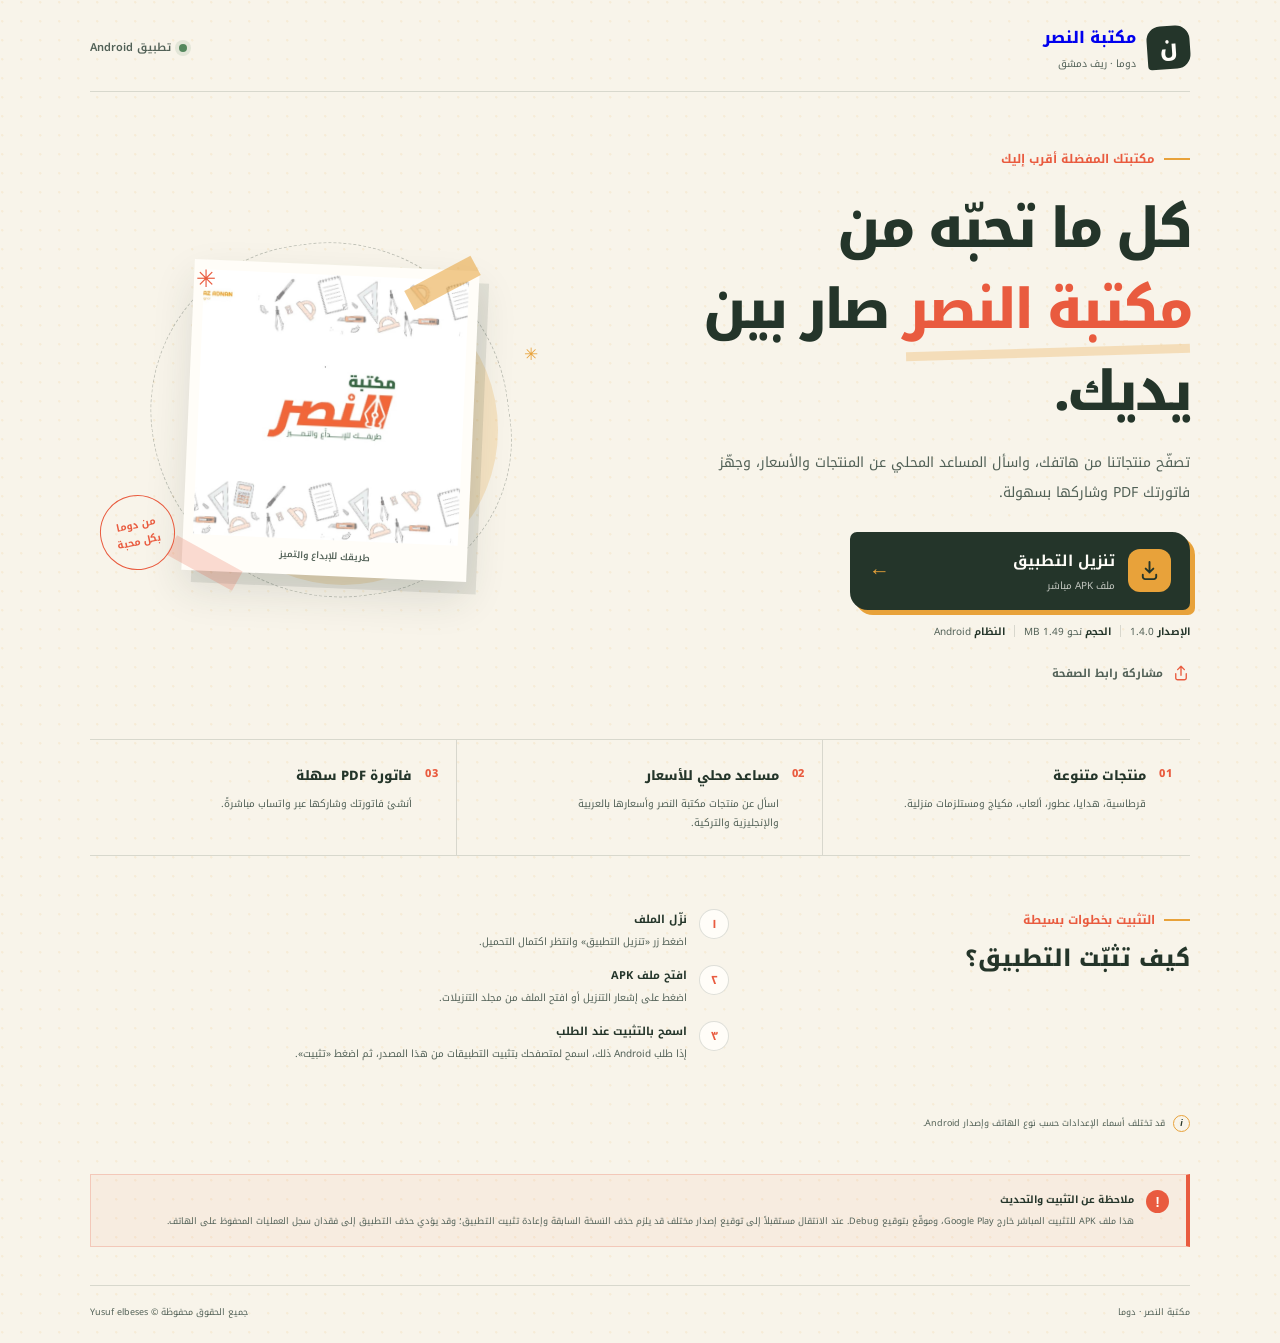
==== download/index.html @ a77e3e22 "Add GitHub Pages app download page" ====
<!doctype html>
<html lang="ar" dir="rtl">
<head>
  <meta charset="utf-8">
  <meta name="viewport" content="width=device-width, initial-scale=1">
  <meta name="theme-color" content="#24352a">
  <title>تنزيل تطبيق مكتبة النصر | دوما</title>
  <meta name="description" content="نزّل تطبيق مكتبة النصر لأندرويد. تصفح منتجات القرطاسية والهدايا والعطور والمزيد، واسأل المساعد المحلي عن الأسعار.">
  <meta name="keywords" content="مكتبة النصر, دوما, تطبيق أندرويد, قرطاسية, تنزيل APK">
  <link rel="canonical" href="https://albshshy-alt.github.io/alnasrshopap4/download/">
  <meta property="og:type" content="website">
  <meta property="og:site_name" content="مكتبة النصر - دوما">
  <meta property="og:locale" content="ar_SY">
  <meta property="og:title" content="تطبيق مكتبة النصر — بين يديك">
  <meta property="og:description" content="حمّل تطبيق مكتبة النصر لأندرويد وتعرّف على منتجاتنا وخدماتنا من هاتفك.">
  <meta property="og:url" content="https://albshshy-alt.github.io/alnasrshopap4/download/">
  <meta property="og:image" content="https://albshshy-alt.github.io/alnasrshopap4/download/logo.jpg">
  <meta property="og:image:alt" content="شعار مكتبة النصر — طريقك للإبداع والتميز">
  <meta name="twitter:card" content="summary_large_image">
  <meta name="twitter:title" content="تطبيق مكتبة النصر — بين يديك">
  <meta name="twitter:description" content="حمّل تطبيق مكتبة النصر لأندرويد وتعرّف على منتجاتنا وخدماتنا من هاتفك.">
  <meta name="twitter:image" content="https://albshshy-alt.github.io/alnasrshopap4/download/logo.jpg">
  <link rel="icon" href="logo.jpg" type="image/jpeg">
  <link rel="stylesheet" href="styles.css">
</head>
<body>
  <div class="page-shell">
    <header class="topbar">
      <a class="brand" href="#top" aria-label="مكتبة النصر، إلى أعلى الصفحة">
        <span class="brand-mark" aria-hidden="true">ن</span>
        <span class="brand-copy"><strong>مكتبة النصر</strong><small>دوما · ريف دمشق</small></span>
      </a>
      <span class="top-label"><span class="status-dot"></span> تطبيق Android</span>
    </header>

    <main id="top">
      <section class="hero" aria-labelledby="hero-title">
        <div class="hero-copy">
          <p class="eyebrow"><span class="eyebrow-line"></span> مكتبتك المفضلة أقرب إليك</p>
          <h1 id="hero-title">كل ما تحبّه من <span>مكتبة النصر</span> صار بين يديك.</h1>
          <p class="intro">تصفّح منتجاتنا من هاتفك، واسأل المساعد المحلي عن المنتجات والأسعار، وجهّز فاتورتك PDF وشاركها بسهولة.</p>

          <a class="download-button" href="https://files.manuscdn.com/user_upload_by_module/session_file/310519663913015053/AwSitKvaRuESFMrO.apk" aria-label="تنزيل تطبيق مكتبة النصر بصيغة APK">
            <span class="download-icon" aria-hidden="true">
              <svg viewBox="0 0 24 24" fill="none"><path d="M12 3v11m0 0 4-4m-4 4-4-4M5 16.5v2A2.5 2.5 0 0 0 7.5 21h9a2.5 2.5 0 0 0 2.5-2.5v-2" stroke="currentColor" stroke-width="2" stroke-linecap="round" stroke-linejoin="round"/></svg>
            </span>
            <span class="download-text"><strong>تنزيل التطبيق</strong><small>ملف APK مباشر</small></span>
            <span class="download-arrow" aria-hidden="true">←</span>
          </a>
          <div class="file-details" aria-label="معلومات ملف التطبيق">
            <span><b>الإصدار</b> 1.4.0</span><i></i>
            <span><b>الحجم</b> نحو 1.49 MB</span><i></i>
            <span><b>النظام</b> Android</span>
          </div>
          <button class="share-button" id="share-page" type="button">
            <svg viewBox="0 0 24 24" fill="none" aria-hidden="true"><path d="M12 15V3m0 0L7.5 7.5M12 3l4.5 4.5M5 13v5.5A2.5 2.5 0 0 0 7.5 21h9a2.5 2.5 0 0 0 2.5-2.5V13" stroke="currentColor" stroke-width="1.8" stroke-linecap="round" stroke-linejoin="round"/></svg>
            <span id="share-label">مشاركة رابط الصفحة</span>
          </button>
        </div>

        <div class="hero-art" aria-label="شعار مكتبة النصر">
          <div class="paper-tape tape-one" aria-hidden="true"></div>
          <div class="paper-tape tape-two" aria-hidden="true"></div>
          <div class="logo-card">
            <img src="logo.jpg" alt="شعار مكتبة النصر: طريقك للإبداع والتميز" width="1080" height="1080">
            <span class="logo-caption">طريقك للإبداع والتميز</span>
          </div>
          <span class="stamp" aria-hidden="true">من دوما<br>بكل محبة</span>
          <span class="spark spark-one" aria-hidden="true">✳</span>
          <span class="spark spark-two" aria-hidden="true">✳</span>
        </div>
      </section>

      <section class="feature-strip" aria-label="مميزات التطبيق">
        <article class="feature"><span class="feature-number">01</span><div><h2>منتجات متنوعة</h2><p>قرطاسية، هدايا، عطور، ألعاب، مكياج ومستلزمات منزلية.</p></div></article>
        <article class="feature"><span class="feature-number">02</span><div><h2>مساعد محلي للأسعار</h2><p>اسأل عن منتجات مكتبة النصر وأسعارها بالعربية والإنجليزية والتركية.</p></div></article>
        <article class="feature"><span class="feature-number">03</span><div><h2>فاتورة PDF سهلة</h2><p>أنشئ فاتورتك وشاركها عبر واتساب مباشرةً.</p></div></article>
      </section>

      <section class="install-section" id="install" aria-labelledby="install-title">
        <div class="install-heading"><p class="eyebrow"><span class="eyebrow-line"></span> التثبيت بخطوات بسيطة</p><h2 id="install-title">كيف تثبّت التطبيق؟</h2></div>
        <ol class="steps">
          <li><span>١</span><div><strong>نزّل الملف</strong><p>اضغط زر «تنزيل التطبيق» وانتظر اكتمال التحميل.</p></div></li>
          <li><span>٢</span><div><strong>افتح ملف APK</strong><p>اضغط على إشعار التنزيل أو افتح الملف من مجلد التنزيلات.</p></div></li>
          <li><span>٣</span><div><strong>اسمح بالتثبيت عند الطلب</strong><p>إذا طلب Android ذلك، اسمح لمتصفحك بتثبيت التطبيقات من هذا المصدر، ثم اضغط «تثبيت».</p></div></li>
        </ol>
        <p class="install-note"><span aria-hidden="true">i</span> قد تختلف أسماء الإعدادات حسب نوع الهاتف وإصدار Android.</p>
      </section>

      <aside class="version-note">
        <span class="note-mark" aria-hidden="true">!</span>
        <div><strong>ملاحظة عن التثبيت والتحديث</strong><p>هذا ملف APK للتثبيت المباشر خارج Google Play، وموقّع بتوقيع Debug. عند الانتقال مستقبلاً إلى توقيع إصدار مختلف قد يلزم حذف النسخة السابقة وإعادة تثبيت التطبيق؛ وقد يؤدي حذف التطبيق إلى فقدان سجل العمليات المحفوظ على الهاتف.</p></div>
      </aside>
    </main>

    <footer class="footer"><span>مكتبة النصر · دوما</span><span>جميع الحقوق محفوظة © Yusuf elbeses</span></footer>
  </div>
  <script>
    const button = document.getElementById('share-page');
    const label = document.getElementById('share-label');
    button.addEventListener('click', async () => {
      const data = { title: document.title, text: 'نزّل تطبيق مكتبة النصر لأندرويد', url: window.location.href };
      try {
        if (navigator.share) { await navigator.share(data); return; }
        await navigator.clipboard.writeText(window.location.href);
        label.textContent = 'تم نسخ رابط الصفحة';
        setTimeout(() => { label.textContent = 'مشاركة رابط الصفحة'; }, 2200);
      } catch (error) {
        if (error && error.name !== 'AbortError') {
          label.textContent = 'انسخ رابط الصفحة من شريط المتصفح';
          setTimeout(() => { label.textContent = 'مشاركة رابط الصفحة'; }, 2600);
        }
      }
    });
  </script>
</body>
</html>
---- download/styles.css ----
@import url('https://fonts.googleapis.com/css2?family=Noto+Kufi+Arabic:wght@400;500;600;700;800&display=swap');
:root{color-scheme:light;--paper:#f8f4ea;--ink:#24352a;--soft:#526157;--orange:#e95b3f;--gold:#e8a23a;--line:rgba(36,53,42,.15);--white:#fffdf8;font-family:'Noto Kufi Arabic',Tahoma,Arial,sans-serif;font-synthesis:none;text-rendering:optimizeLegibility}
*{box-sizing:border-box}html{scroll-behavior:smooth}body{margin:0;min-width:320px;color:var(--ink);background:radial-gradient(circle at 12% 12%,rgba(232,162,58,.1) 0 1px,transparent 1.5px) 0 0/19px 19px,var(--paper)}button{font:inherit}.page-shell{width:min(1100px,calc(100% - 44px));margin-inline:auto}.topbar{display:flex;justify-content:space-between;align-items:center;padding:22px 0 18px;border-bottom:1px solid var(--line)}.brand{display:inline-flex;align-items:center;gap:11px;text-decoration:none}.brand-mark{display:grid;place-items:center;width:43px;height:43px;border-radius:14px 14px 14px 4px;color:var(--white);background:var(--ink);font-size:23px;font-weight:800;transform:rotate(-4deg)}.brand-copy{display:grid;gap:1px}.brand-copy strong{font-size:16px;font-weight:800}.brand-copy small{color:var(--soft);font-size:10px}.top-label{display:flex;align-items:center;gap:8px;color:var(--soft);font-size:11px;font-weight:600}.status-dot{width:8px;height:8px;border-radius:50%;background:#54875d;box-shadow:0 0 0 4px rgba(84,135,93,.13)}
.hero{display:grid;grid-template-columns:1.07fr .93fr;align-items:center;gap:clamp(26px,5vw,72px);padding:56px 0 47px}.hero-copy{max-width:600px}.eyebrow{display:flex;align-items:center;gap:9px;color:var(--orange);font-size:12px;font-weight:700;margin:0 0 18px}.eyebrow-line{width:26px;height:2px;background:var(--gold)}h1,h2,p{margin-top:0}h1{margin-bottom:16px;font-size:clamp(32px,4.5vw,55px);line-height:1.48;letter-spacing:-.055em;font-weight:800}h1 span{color:var(--orange);position:relative;white-space:nowrap}h1 span:after{content:'';position:absolute;height:9px;right:0;bottom:5px;left:3px;z-index:-1;background:rgba(232,162,58,.28);transform:rotate(-1.7deg)}.intro{max-width:520px;margin-bottom:25px;color:var(--soft);font-size:14px;line-height:2.1}.download-button{display:flex;width:min(100%,340px);align-items:center;gap:13px;padding:13px 17px;border:2px solid var(--ink);border-radius:7px 18px 7px 18px;color:var(--white);background:var(--ink);text-decoration:none;box-shadow:5px 5px 0 var(--gold);transition:transform .18s ease,box-shadow .18s ease,background .18s ease}.download-button:hover{transform:translate(2px,2px);box-shadow:3px 3px 0 var(--gold);background:#314638}.download-button:focus-visible,.share-button:focus-visible{outline:3px solid var(--orange);outline-offset:4px}.download-icon{display:grid;place-items:center;width:43px;height:43px;border-radius:12px;color:var(--ink);background:var(--gold)}.download-icon svg,.share-button svg{width:23px;height:23px}.download-text{display:grid;text-align:right;gap:1px;flex:1}.download-text strong{font-size:15px}.download-text small{color:rgba(255,253,248,.72);font-size:10px}.download-arrow{font-size:21px;color:var(--gold)}.file-details{display:flex;flex-wrap:wrap;align-items:center;gap:9px;margin-top:12px;color:var(--soft);font-size:10px}.file-details b{color:var(--ink);font-weight:700}.file-details i{height:12px;border-left:1px solid var(--line)}.share-button{display:inline-flex;align-items:center;gap:9px;margin-top:14px;padding:8px 0;border:0;color:var(--soft);background:transparent;cursor:pointer;font-size:11px;font-weight:700}.share-button svg{width:18px;height:18px;color:var(--orange)}
.hero-art{position:relative;display:grid;place-items:center;min-height:410px;isolation:isolate}.hero-art:before{content:'';position:absolute;width:min(355px,82%);aspect-ratio:1;z-index:-2;border:1px dashed rgba(36,53,42,.26);border-radius:48% 52% 45% 55%;transform:rotate(-8deg)}.hero-art:after{content:'';position:absolute;width:min(310px,73%);aspect-ratio:1;z-index:-1;border-radius:50%;background:rgba(232,162,58,.22);transform:translate(12px,10px)}.logo-card{position:relative;width:min(285px,69%);padding:10px;background:var(--white);box-shadow:10px 12px 0 rgba(36,53,42,.1),0 18px 42px rgba(36,53,42,.12);transform:rotate(2.5deg)}.logo-card img{display:block;width:100%;height:auto}.logo-caption{display:block;padding:7px 4px 1px;color:var(--soft);text-align:center;font-size:9px;font-weight:600}.paper-tape{position:absolute;z-index:1;width:75px;height:22px;background:rgba(232,162,58,.55);transform:rotate(-28deg)}.tape-one{top:57px;right:19%}.tape-two{bottom:51px;left:16%;background:rgba(233,91,63,.22);transform:rotate(29deg)}.stamp{position:absolute;left:2%;bottom:55px;display:grid;place-items:center;width:75px;height:75px;border:1px solid var(--orange);border-radius:50%;color:var(--orange);text-align:center;font-size:10px;line-height:1.7;font-weight:700;transform:rotate(-12deg)}.spark{position:absolute;color:var(--orange);font-size:24px}.spark-one{top:41px;left:22%}.spark-two{top:123px;right:7%;color:var(--gold);font-size:17px}
.feature-strip{display:grid;grid-template-columns:repeat(3,1fr);border-top:1px solid var(--line);border-bottom:1px solid var(--line)}.feature{display:flex;align-items:flex-start;gap:13px;padding:23px 17px}.feature+.feature{border-right:1px solid var(--line)}.feature-number{color:var(--orange);font-size:11px;font-weight:800;letter-spacing:.08em}.feature h2{margin:0 0 6px;font-size:13px;font-weight:800}.feature p{max-width:245px;margin:0;color:var(--soft);font-size:10px;line-height:1.9}.install-section{display:grid;grid-template-columns:.8fr 1.2fr;gap:35px;padding:53px 0 38px}.install-heading .eyebrow{margin-bottom:8px}.install-heading h2{margin:0;font-size:23px;line-height:1.7;font-weight:800}.steps{display:grid;gap:14px;margin:0;padding:0;list-style:none}.steps li{display:flex;align-items:flex-start;gap:12px}.steps li>span{display:grid;place-items:center;flex:0 0 30px;width:30px;height:30px;border:1px solid var(--line);border-radius:50%;color:var(--orange);background:var(--white);font-size:12px;font-weight:700}.steps strong{display:block;margin-bottom:2px;font-size:11px}.steps p{margin:0;color:var(--soft);font-size:10px;line-height:1.9}.install-note{display:flex;align-items:center;gap:8px;margin:16px 0 0;color:var(--soft);font-size:9px}.install-note span{display:grid;place-items:center;width:17px;height:17px;border:1px solid var(--gold);border-radius:50%;color:var(--ink);font-family:Arial,sans-serif;font-style:italic;font-weight:700}.version-note{display:flex;gap:12px;margin:4px 0 38px;padding:15px 17px;border:1px solid rgba(233,91,63,.24);border-right:4px solid var(--orange);background:rgba(233,91,63,.055)}.note-mark{display:grid;place-items:center;flex:0 0 23px;width:23px;height:23px;border-radius:50%;color:var(--white);background:var(--orange);font-family:Arial,sans-serif;font-size:14px;font-weight:700}.version-note strong{display:block;margin-bottom:4px;font-size:10px}.version-note p{margin:0;color:var(--soft);font-size:9px;line-height:1.9}.footer{display:flex;justify-content:space-between;gap:14px;padding:17px 0 22px;border-top:1px solid var(--line);color:var(--soft);font-size:9px}
@media(max-width:760px){.page-shell{width:min(100% - 30px,540px)}.topbar{padding:15px 0 13px}.top-label{font-size:9px}.hero{grid-template-columns:1fr;gap:8px;padding:38px 0 30px}.hero-art{min-height:270px;margin-bottom:9px}.hero-art:before{width:250px}.hero-art:after{width:218px}.logo-card{width:min(205px,57%);padding:7px}.logo-caption{font-size:8px}.tape-one{top:30px;right:16%;width:62px}.tape-two{bottom:25px;left:15%;width:60px}.stamp{left:4%;bottom:22px;width:59px;height:59px;font-size:8px}.spark-one{top:21px;left:22%;font-size:18px}.spark-two{top:65px;right:11%;font-size:14px}.eyebrow{margin-bottom:11px;font-size:10px}h1{margin-bottom:11px;font-size:clamp(29px,8vw,39px);line-height:1.55}.intro{margin-bottom:19px;font-size:11px;line-height:2}.download-button{width:100%;padding:11px 13px}.download-text strong{font-size:14px}.file-details{gap:7px;font-size:9px}.feature-strip{grid-template-columns:1fr}.feature{padding:15px 10px}.feature+.feature{border-right:0;border-top:1px solid var(--line)}.feature p{max-width:none}.install-section{grid-template-columns:1fr;gap:20px;padding:36px 0 25px}.install-heading h2{font-size:20px}.steps{gap:13px}.version-note{margin-bottom:26px;padding:12px}.footer{flex-direction:column;gap:5px;padding-bottom:18px}}@media(prefers-reduced-motion:reduce){html{scroll-behavior:auto}*,*:before,*:after{transition-duration:.01ms!important;animation-duration:.01ms!important}}
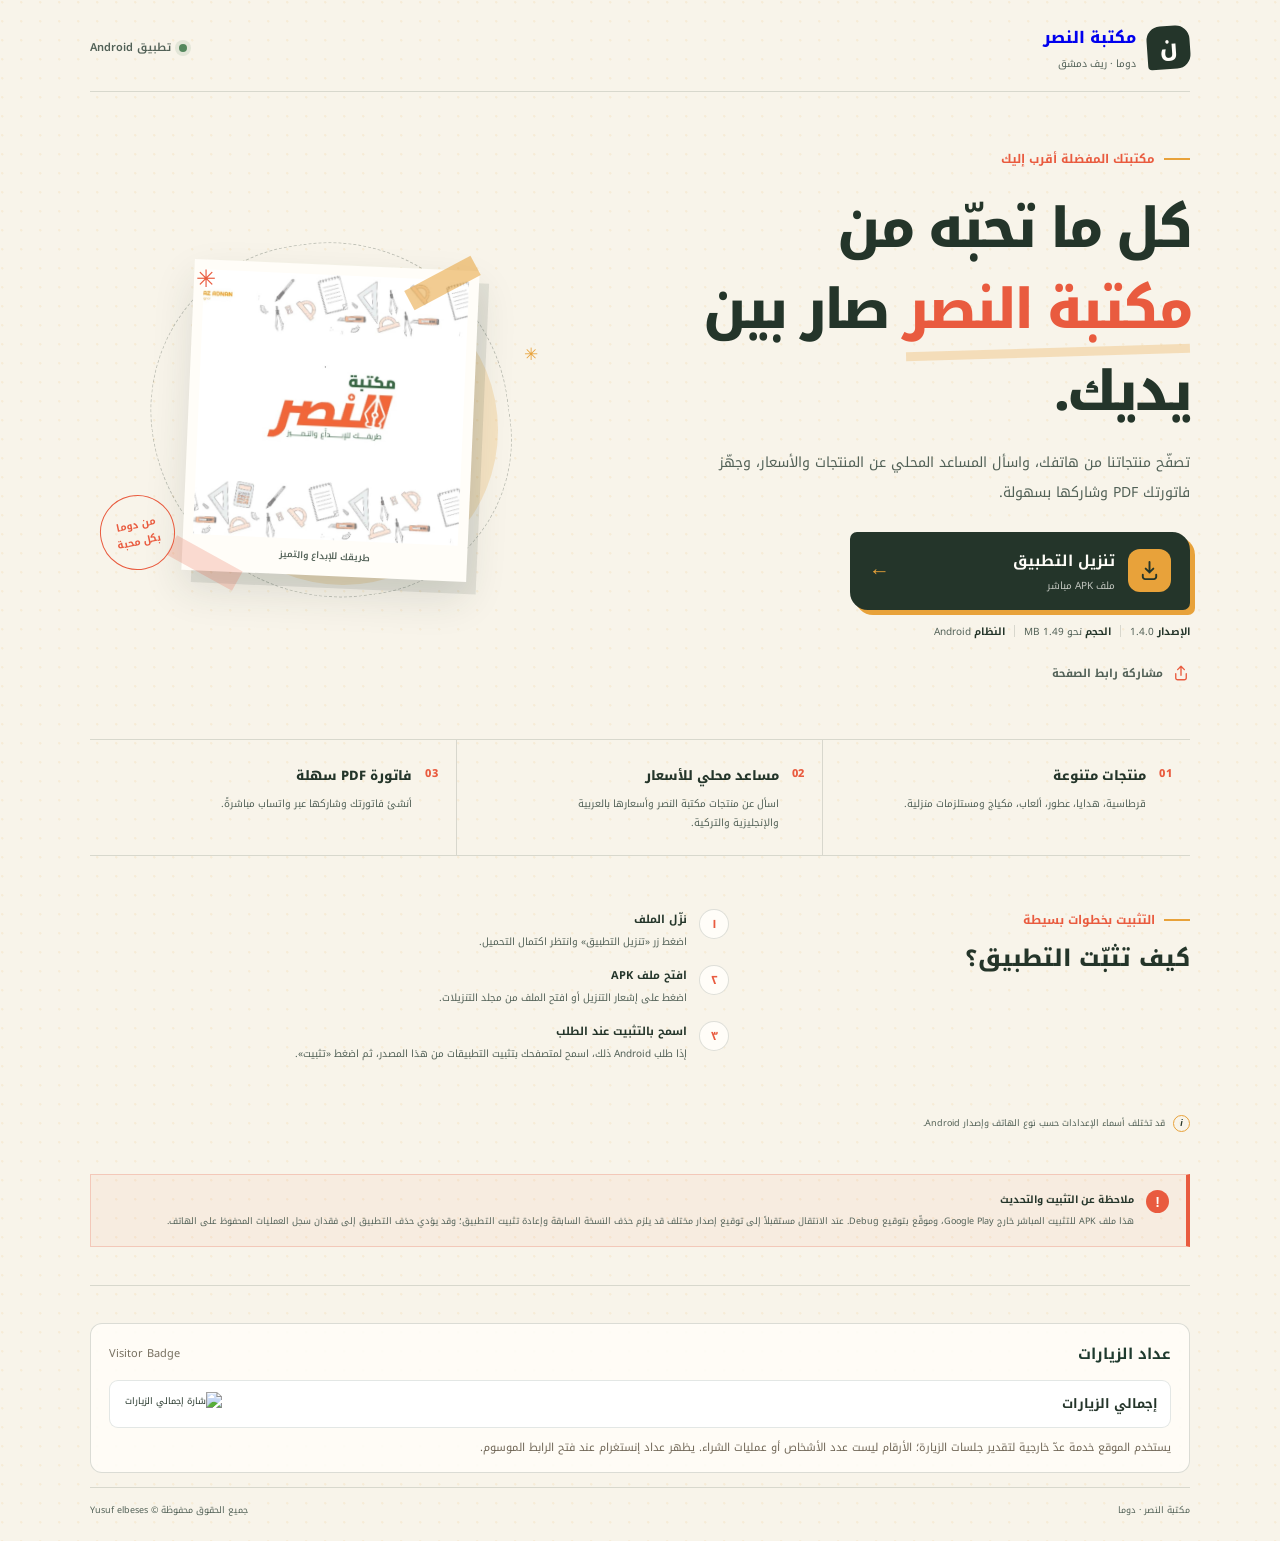
==== commit d5c567a8: "Add Instagram-aware visitor counters" ====
--- a/download/index.html
+++ b/download/index.html
@@ -22,6 +22,7 @@
   <meta name="twitter:image" content="https://albshshy-alt.github.io/alnasrshopap4/download/logo.jpg">
   <link rel="icon" href="logo.jpg" type="image/jpeg">
   <link rel="stylesheet" href="styles.css">
+  <link rel="stylesheet" href="../visitor-counter.css?v=1.0.0">
 </head>
 <body>
   <div class="page-shell">
@@ -93,7 +94,20 @@
       </aside>
     </main>
 
-    <footer class="footer"><span>مكتبة النصر · دوما</span><span>جميع الحقوق محفوظة © Yusuf elbeses</span></footer>
+    <footer class="footer download-footer">
+      <section class="visitor-counter-panel" aria-labelledby="visitorCounterTitle">
+        <div class="visitor-counter-head">
+          <strong id="visitorCounterTitle" data-visitor-title>عداد الزيارات</strong>
+          <a class="visitor-counter-credit" href="https://visitor-badge.laobi.icu/" target="_blank" rel="noopener noreferrer">Visitor Badge</a>
+        </div>
+        <div class="visitor-counter-items">
+          <div class="visitor-counter-item"><span data-visitor-label="total">إجمالي الزيارات</span><img class="visitor-counter-badge" data-visitor-counter="total" alt="شارة إجمالي الزيارات" width="100" height="24"></div>
+          <div class="visitor-counter-item" data-counter-row="instagram" hidden><span data-visitor-label="instagram">زيارات عبر إنستغرام</span><img class="visitor-counter-badge" data-visitor-counter="instagram" alt="شارة زيارات إنستغرام" width="100" height="24"></div>
+        </div>
+        <p class="visitor-counter-note" data-visitor-note>يستخدم الموقع خدمة عدّ خارجية لتقدير جلسات الزيارة؛ الأرقام ليست عدد الأشخاص أو عمليات الشراء. يظهر عداد إنستغرام عند فتح الرابط الموسوم.</p>
+      </section>
+      <div class="download-footer-credits"><span>مكتبة النصر · دوما</span><span>جميع الحقوق محفوظة © Yusuf elbeses</span></div>
+    </footer>
   </div>
   <script>
     const button = document.getElementById('share-page');
@@ -113,5 +127,6 @@
       }
     });
   </script>
+  <script src="../visitor-counter.js?v=1.0.0" defer></script>
 </body>
 </html>
--- a/visitor-counter.css
+++ b/visitor-counter.css
@@ -0,0 +1 @@
+.visitor-counter-panel{margin:22px 0 12px;padding:16px 18px;border:1px solid rgba(31,58,46,.16);border-radius:12px;background:rgba(255,253,248,.88);color:#24352a}.visitor-counter-head{display:flex;align-items:center;justify-content:space-between;gap:12px;margin-bottom:12px}.visitor-counter-head strong{font-size:15px;color:#1f3a2e}.visitor-counter-credit{font-size:11px;color:#777060;text-decoration:none}.visitor-counter-credit:hover{text-decoration:underline}.visitor-counter-items{display:flex;flex-wrap:wrap;gap:12px}.visitor-counter-item{min-height:48px;display:flex;align-items:center;justify-content:space-between;gap:12px;padding:8px 12px;border:1px solid rgba(31,58,46,.12);border-radius:9px;background:#fff;flex:1 1 220px}.visitor-counter-item[hidden]{display:none}.visitor-counter-item span{font-size:13px;font-weight:700;color:#24352a}.visitor-counter-badge{display:block;width:auto;height:24px;min-width:70px;max-width:100%;object-fit:contain}.visitor-counter-note{margin:11px 0 0;font-size:11px;line-height:1.55;color:#706656}.visitor-counter-panel a:focus-visible{outline:2px solid #a9812f;outline-offset:3px}.download-footer{display:block}.download-footer .visitor-counter-panel{margin:20px 0 14px}.download-footer-credits{display:flex;justify-content:space-between;gap:14px;padding-top:13px;border-top:1px solid rgba(36,53,42,.15)}@media(max-width:520px){.visitor-counter-panel{padding:14px 12px}.visitor-counter-item{flex-basis:100%;min-height:44px}.visitor-counter-head{align-items:flex-start}.download-footer-credits{flex-direction:column;gap:5px}}
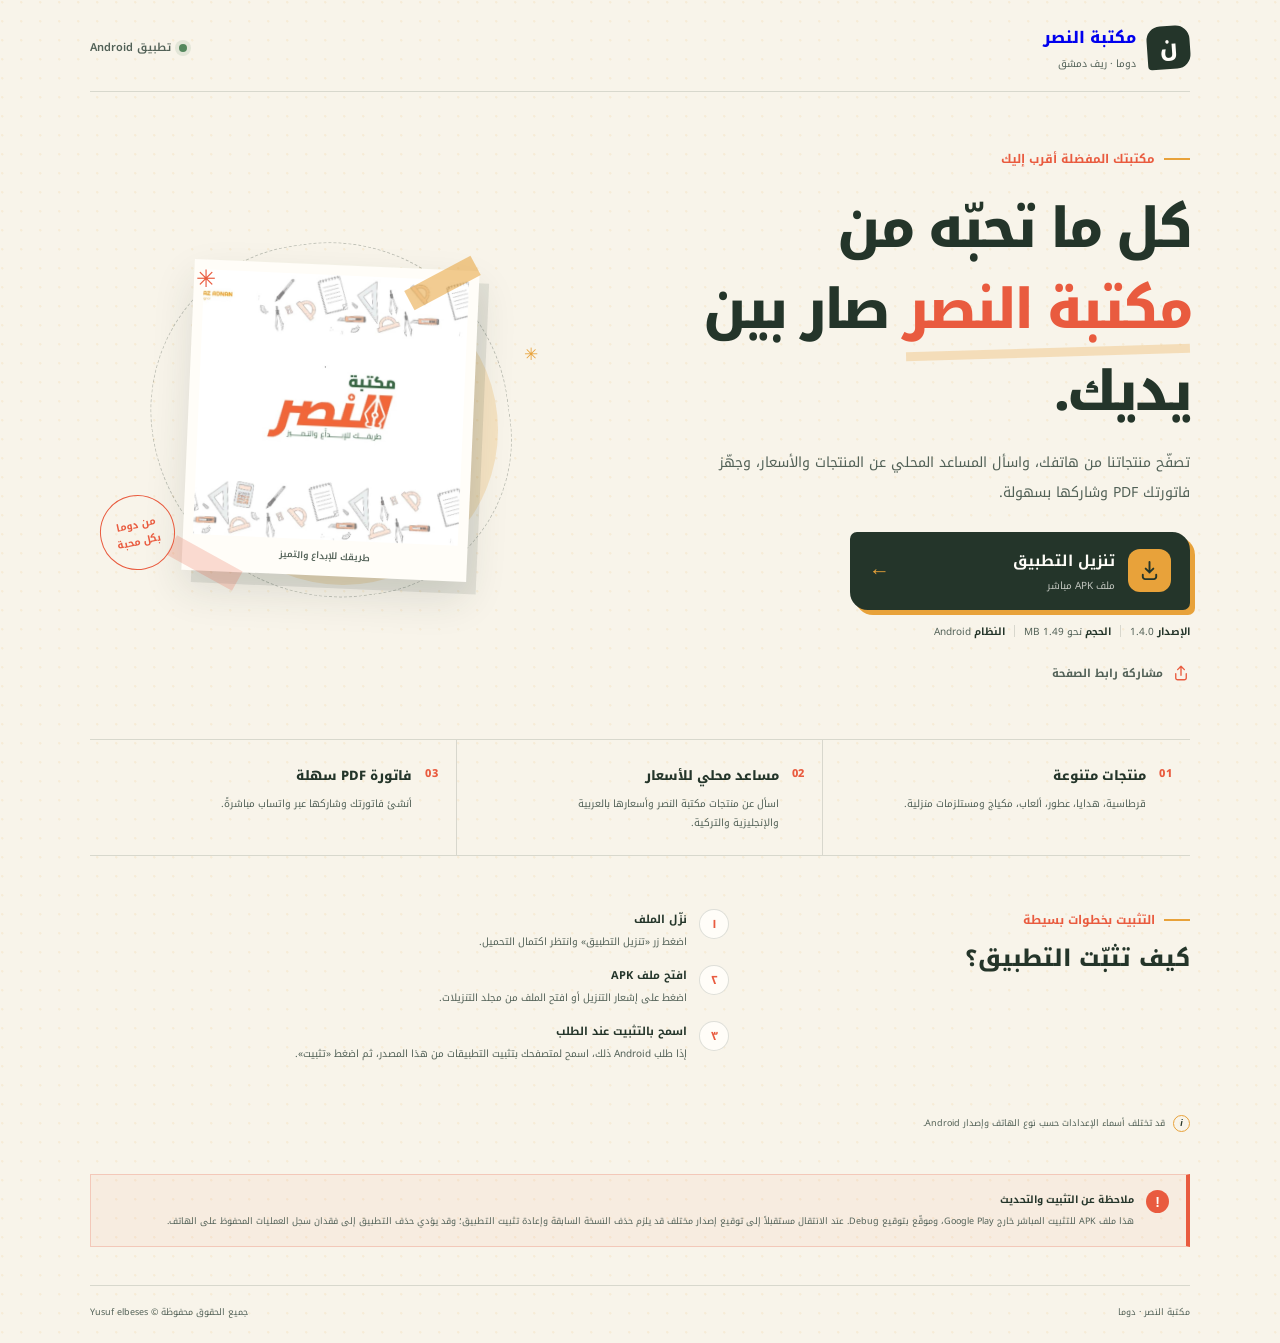
==== commit 34d5be71: "Hide visitor counter displays" ====
--- a/download/index.html
+++ b/download/index.html
@@ -22,7 +22,7 @@
   <meta name="twitter:image" content="https://albshshy-alt.github.io/alnasrshopap4/download/logo.jpg">
   <link rel="icon" href="logo.jpg" type="image/jpeg">
   <link rel="stylesheet" href="styles.css">
-  <link rel="stylesheet" href="../visitor-counter.css?v=1.0.0">
+  <link rel="stylesheet" href="../visitor-counter.css?v=1.0.1">
 </head>
 <body>
   <div class="page-shell">
@@ -94,20 +94,11 @@
       </aside>
     </main>
 
-    <footer class="footer download-footer">
-      <section class="visitor-counter-panel" aria-labelledby="visitorCounterTitle">
-        <div class="visitor-counter-head">
-          <strong id="visitorCounterTitle" data-visitor-title>عداد الزيارات</strong>
-          <a class="visitor-counter-credit" href="https://visitor-badge.laobi.icu/" target="_blank" rel="noopener noreferrer">Visitor Badge</a>
-        </div>
-        <div class="visitor-counter-items">
-          <div class="visitor-counter-item"><span data-visitor-label="total">إجمالي الزيارات</span><img class="visitor-counter-badge" data-visitor-counter="total" alt="شارة إجمالي الزيارات" width="100" height="24"></div>
-          <div class="visitor-counter-item" data-counter-row="instagram" hidden><span data-visitor-label="instagram">زيارات عبر إنستغرام</span><img class="visitor-counter-badge" data-visitor-counter="instagram" alt="شارة زيارات إنستغرام" width="100" height="24"></div>
-        </div>
-        <p class="visitor-counter-note" data-visitor-note>يستخدم الموقع خدمة عدّ خارجية لتقدير جلسات الزيارة؛ الأرقام ليست عدد الأشخاص أو عمليات الشراء. يظهر عداد إنستغرام عند فتح الرابط الموسوم.</p>
-      </section>
-      <div class="download-footer-credits"><span>مكتبة النصر · دوما</span><span>جميع الحقوق محفوظة © Yusuf elbeses</span></div>
-    </footer>
+    <div class="visitor-counter-tracker" aria-hidden="true">
+      <img data-visitor-counter="total" alt="" width="1" height="1">
+      <span data-counter-row="instagram" hidden><img data-visitor-counter="instagram" alt="" width="1" height="1"></span>
+    </div>
+    <footer class="footer"><span>مكتبة النصر · دوما</span><span>جميع الحقوق محفوظة © Yusuf elbeses</span></footer>
   </div>
   <script>
     const button = document.getElementById('share-page');
@@ -127,6 +118,6 @@
       }
     });
   </script>
-  <script src="../visitor-counter.js?v=1.0.0" defer></script>
+  <script src="../visitor-counter.js?v=1.0.1" defer></script>
 </body>
 </html>
--- a/visitor-counter.css
+++ b/visitor-counter.css
@@ -1 +1 @@
-.visitor-counter-panel{margin:22px 0 12px;padding:16px 18px;border:1px solid rgba(31,58,46,.16);border-radius:12px;background:rgba(255,253,248,.88);color:#24352a}.visitor-counter-head{display:flex;align-items:center;justify-content:space-between;gap:12px;margin-bottom:12px}.visitor-counter-head strong{font-size:15px;color:#1f3a2e}.visitor-counter-credit{font-size:11px;color:#777060;text-decoration:none}.visitor-counter-credit:hover{text-decoration:underline}.visitor-counter-items{display:flex;flex-wrap:wrap;gap:12px}.visitor-counter-item{min-height:48px;display:flex;align-items:center;justify-content:space-between;gap:12px;padding:8px 12px;border:1px solid rgba(31,58,46,.12);border-radius:9px;background:#fff;flex:1 1 220px}.visitor-counter-item[hidden]{display:none}.visitor-counter-item span{font-size:13px;font-weight:700;color:#24352a}.visitor-counter-badge{display:block;width:auto;height:24px;min-width:70px;max-width:100%;object-fit:contain}.visitor-counter-note{margin:11px 0 0;font-size:11px;line-height:1.55;color:#706656}.visitor-counter-panel a:focus-visible{outline:2px solid #a9812f;outline-offset:3px}.download-footer{display:block}.download-footer .visitor-counter-panel{margin:20px 0 14px}.download-footer-credits{display:flex;justify-content:space-between;gap:14px;padding-top:13px;border-top:1px solid rgba(36,53,42,.15)}@media(max-width:520px){.visitor-counter-panel{padding:14px 12px}.visitor-counter-item{flex-basis:100%;min-height:44px}.visitor-counter-head{align-items:flex-start}.download-footer-credits{flex-direction:column;gap:5px}}
+.visitor-counter-tracker{position:fixed!important;inset-inline-start:-10000px!important;top:0!important;width:1px!important;height:1px!important;padding:0!important;margin:0!important;overflow:hidden!important;clip-path:inset(50%)!important;white-space:nowrap!important;opacity:0!important;pointer-events:none!important}.visitor-counter-tracker img{display:block!important;width:1px!important;height:1px!important}
